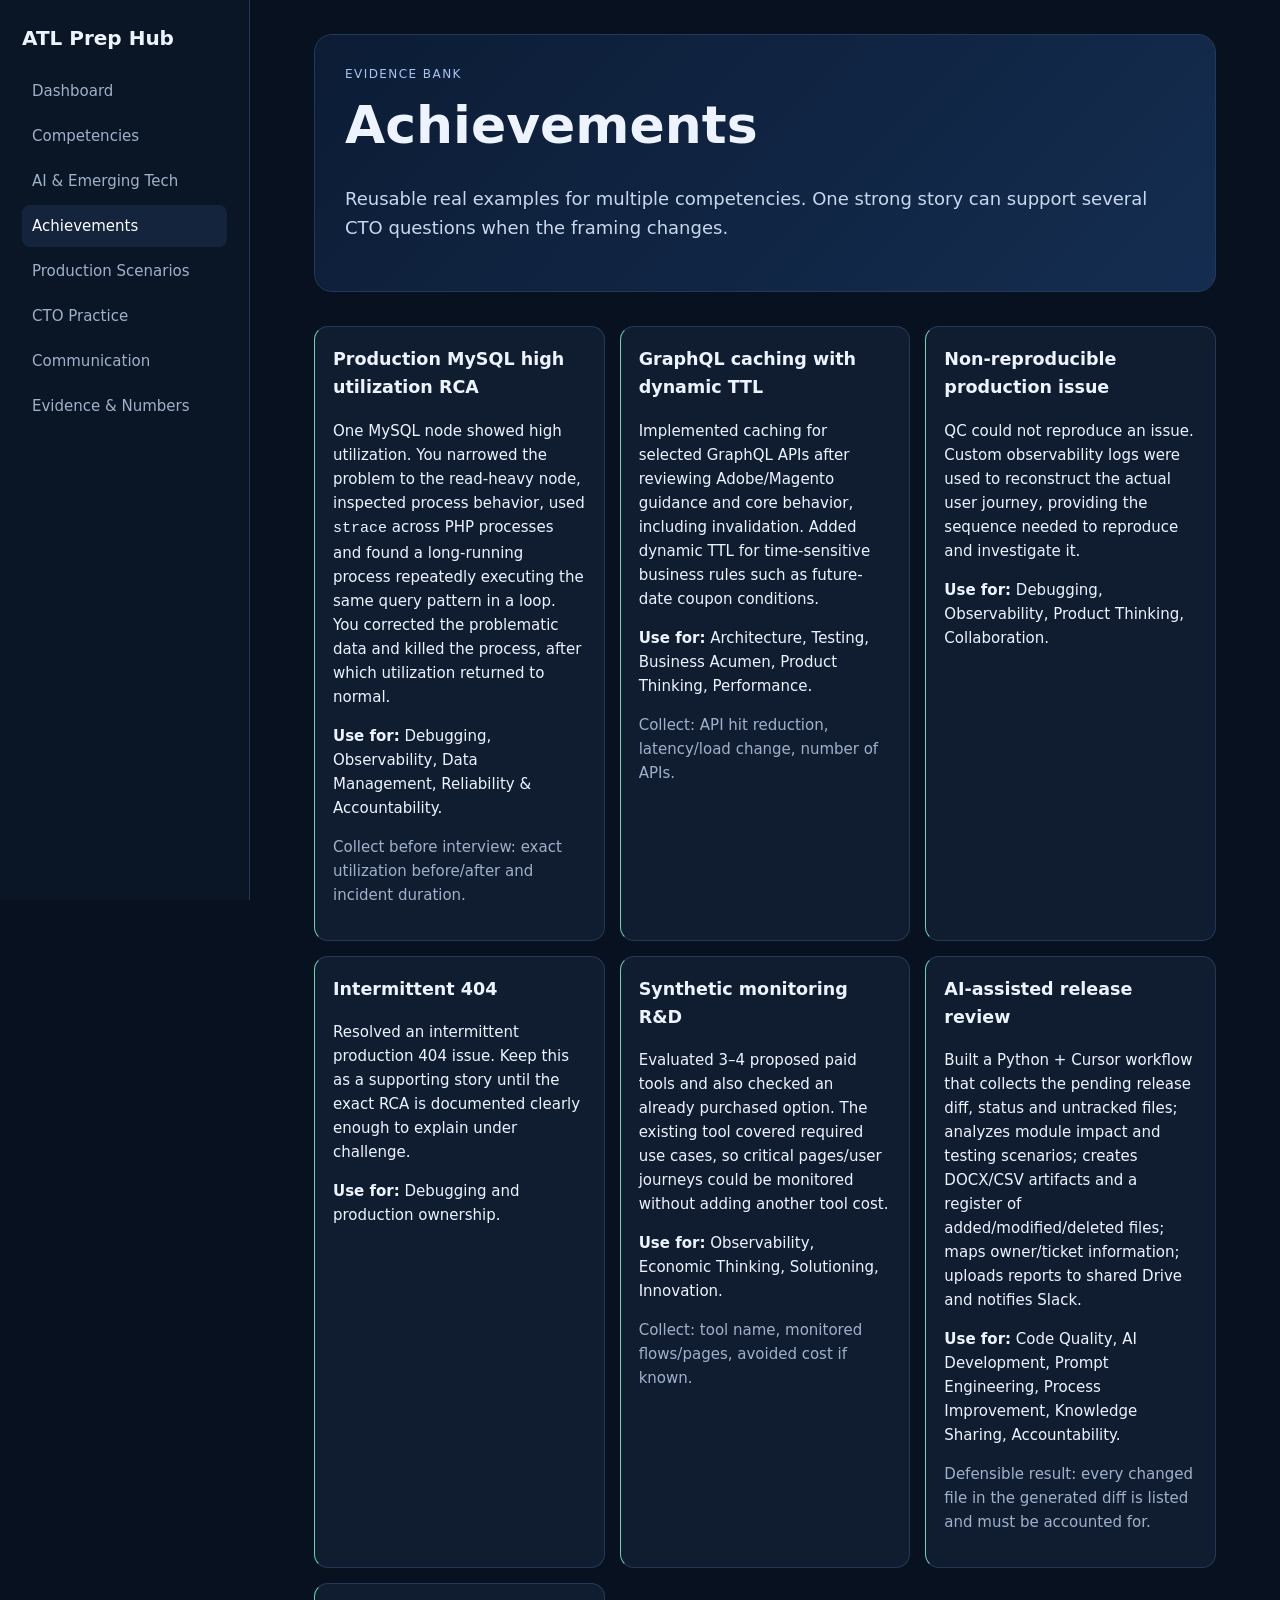
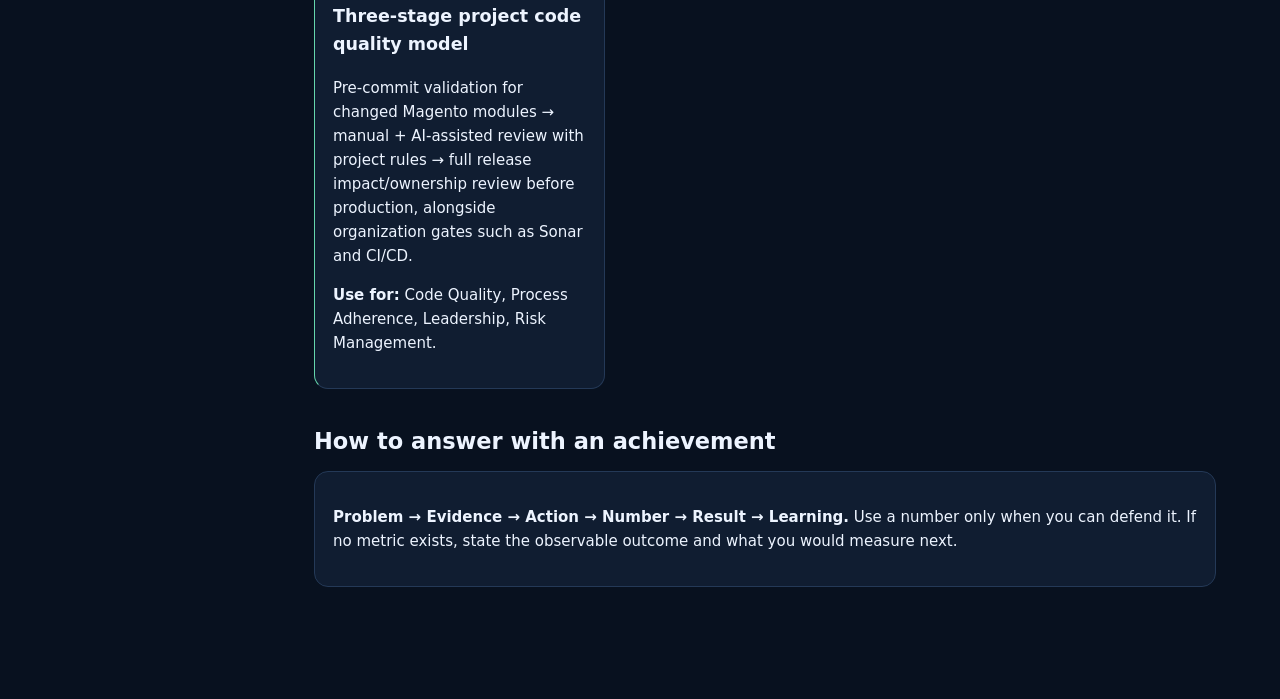
==== achievements.html @ edd680ea "Add achievements evidence page" ====
<!doctype html><html><head><meta charset="utf-8"><meta name="viewport" content="width=device-width,initial-scale=1"><title>Achievements · ATL Prep</title><link rel="stylesheet" href="styles.css"><script defer src="app.js"></script></head><body><div class="site"><nav class="sidebar"><div class="brand">ATL Prep Hub</div><a href="index.html">Dashboard</a><a href="competencies.html">Competencies</a><a href="ai.html">AI & Emerging Tech</a><a href="achievements.html">Achievements</a><a href="scenarios.html">Production Scenarios</a><a href="practice.html">CTO Practice</a><a href="communication.html">Communication</a><a href="numbers.html">Evidence & Numbers</a></nav><main class="content"><div class="hero"><div class="kicker">Evidence bank</div><h1>Achievements</h1><p class="lead">Reusable real examples for multiple competencies. One strong story can support several CTO questions when the framing changes.</p></div><section class="section"><div class="grid"><div class="card evidence"><h3>Production MySQL high utilization RCA</h3><p>One MySQL node showed high utilization. You narrowed the problem to the read-heavy node, inspected process behavior, used <code>strace</code> across PHP processes and found a long-running process repeatedly executing the same query pattern in a loop. You corrected the problematic data and killed the process, after which utilization returned to normal.</p><p><b>Use for:</b> Debugging, Observability, Data Management, Reliability & Accountability.</p><p class="muted">Collect before interview: exact utilization before/after and incident duration.</p></div><div class="card evidence"><h3>GraphQL caching with dynamic TTL</h3><p>Implemented caching for selected GraphQL APIs after reviewing Adobe/Magento guidance and core behavior, including invalidation. Added dynamic TTL for time-sensitive business rules such as future-date coupon conditions.</p><p><b>Use for:</b> Architecture, Testing, Business Acumen, Product Thinking, Performance.</p><p class="muted">Collect: API hit reduction, latency/load change, number of APIs.</p></div><div class="card evidence"><h3>Non-reproducible production issue</h3><p>QC could not reproduce an issue. Custom observability logs were used to reconstruct the actual user journey, providing the sequence needed to reproduce and investigate it.</p><p><b>Use for:</b> Debugging, Observability, Product Thinking, Collaboration.</p></div><div class="card evidence"><h3>Intermittent 404</h3><p>Resolved an intermittent production 404 issue. Keep this as a supporting story until the exact RCA is documented clearly enough to explain under challenge.</p><p><b>Use for:</b> Debugging and production ownership.</p></div><div class="card evidence"><h3>Synthetic monitoring R&D</h3><p>Evaluated 3–4 proposed paid tools and also checked an already purchased option. The existing tool covered required use cases, so critical pages/user journeys could be monitored without adding another tool cost.</p><p><b>Use for:</b> Observability, Economic Thinking, Solutioning, Innovation.</p><p class="muted">Collect: tool name, monitored flows/pages, avoided cost if known.</p></div><div class="card evidence"><h3>AI-assisted release review</h3><p>Built a Python + Cursor workflow that collects the pending release diff, status and untracked files; analyzes module impact and testing scenarios; creates DOCX/CSV artifacts and a register of added/modified/deleted files; maps owner/ticket information; uploads reports to shared Drive and notifies Slack.</p><p><b>Use for:</b> Code Quality, AI Development, Prompt Engineering, Process Improvement, Knowledge Sharing, Accountability.</p><p class="muted">Defensible result: every changed file in the generated diff is listed and must be accounted for.</p></div><div class="card evidence"><h3>Three-stage project code quality model</h3><p>Pre-commit validation for changed Magento modules → manual + AI-assisted review with project rules → full release impact/ownership review before production, alongside organization gates such as Sonar and CI/CD.</p><p><b>Use for:</b> Code Quality, Process Adherence, Leadership, Risk Management.</p></div></div></section><section class="section"><h2>How to answer with an achievement</h2><div class="card"><p><b>Problem → Evidence → Action → Number → Result → Learning.</b> Use a number only when you can defend it. If no metric exists, state the observable outcome and what you would measure next.</p></div></section></main></div></body></html>
---- styles.css ----
:root{--bg:#08111f;--panel:#101d31;--panel2:#14243d;--text:#edf4ff;--muted:#9fb1ca;--accent:#74a7ff;--green:#65d6ad;--gold:#f3c969;--border:#243957}*{box-sizing:border-box}body{margin:0;font:15px/1.6 system-ui,-apple-system,Segoe UI,sans-serif;background:var(--bg);color:var(--text)}a{color:inherit}.site{display:grid;grid-template-columns:250px 1fr;min-height:100vh}.sidebar{padding:22px;position:sticky;top:0;height:100vh;border-right:1px solid var(--border);background:#0a1526;overflow:auto}.brand{font-weight:800;font-size:20px;margin-bottom:16px}.sidebar a{display:block;color:var(--muted);text-decoration:none;padding:9px 10px;border-radius:8px;margin:3px 0}.sidebar a:hover,.sidebar a.active{background:var(--panel2);color:#fff}.content{padding:34px 5vw 80px;max-width:1200px}.hero{padding:30px;border:1px solid var(--border);border-radius:18px;background:linear-gradient(135deg,#0c1c35,#142d50);margin-bottom:28px}.hero h1{margin:0 0 8px;font-size:clamp(30px,5vw,52px)}.lead{color:#c9d8ed;font-size:18px;max-width:850px}.stats{display:flex;gap:10px;flex-wrap:wrap;margin-top:20px}.stat,.pill{background:#172a47;border:1px solid var(--border);border-radius:999px;padding:6px 11px}.grid{display:grid;grid-template-columns:repeat(auto-fit,minmax(260px,1fr));gap:15px}.card,details{background:var(--panel);border:1px solid var(--border);border-radius:14px;padding:18px}.card h3{margin-top:0}.muted{color:var(--muted)}.answer{border-left:3px solid var(--accent);padding-left:14px}.evidence{border-left-color:var(--green)}.ai{border-left-color:var(--gold)}details{margin:10px 0}summary{cursor:pointer;font-weight:700}.search{width:100%;padding:13px 16px;border-radius:10px;border:1px solid var(--border);background:#0d192a;color:#fff;margin:10px 0 18px}.section{margin:34px 0}.section h2{margin-bottom:12px}.kicker{font-size:12px;text-transform:uppercase;letter-spacing:.12em;color:#a9c5ef}.warn{background:#322916;border-color:#66552a}.table{width:100%;border-collapse:collapse}.table th,.table td{border-bottom:1px solid var(--border);padding:10px;text-align:left;vertical-align:top}.cta{display:inline-block;text-decoration:none;background:#1d3f6e;padding:10px 14px;border-radius:10px;margin-right:8px}.small{font-size:13px}.footer{margin-top:50px;color:var(--muted);font-size:13px}@media(max-width:800px){.site{display:block}.sidebar{height:auto;position:relative;border-right:0;border-bottom:1px solid var(--border);display:flex;gap:6px;overflow:auto}.brand{display:none}.sidebar a{white-space:nowrap}.content{padding:24px 18px}}
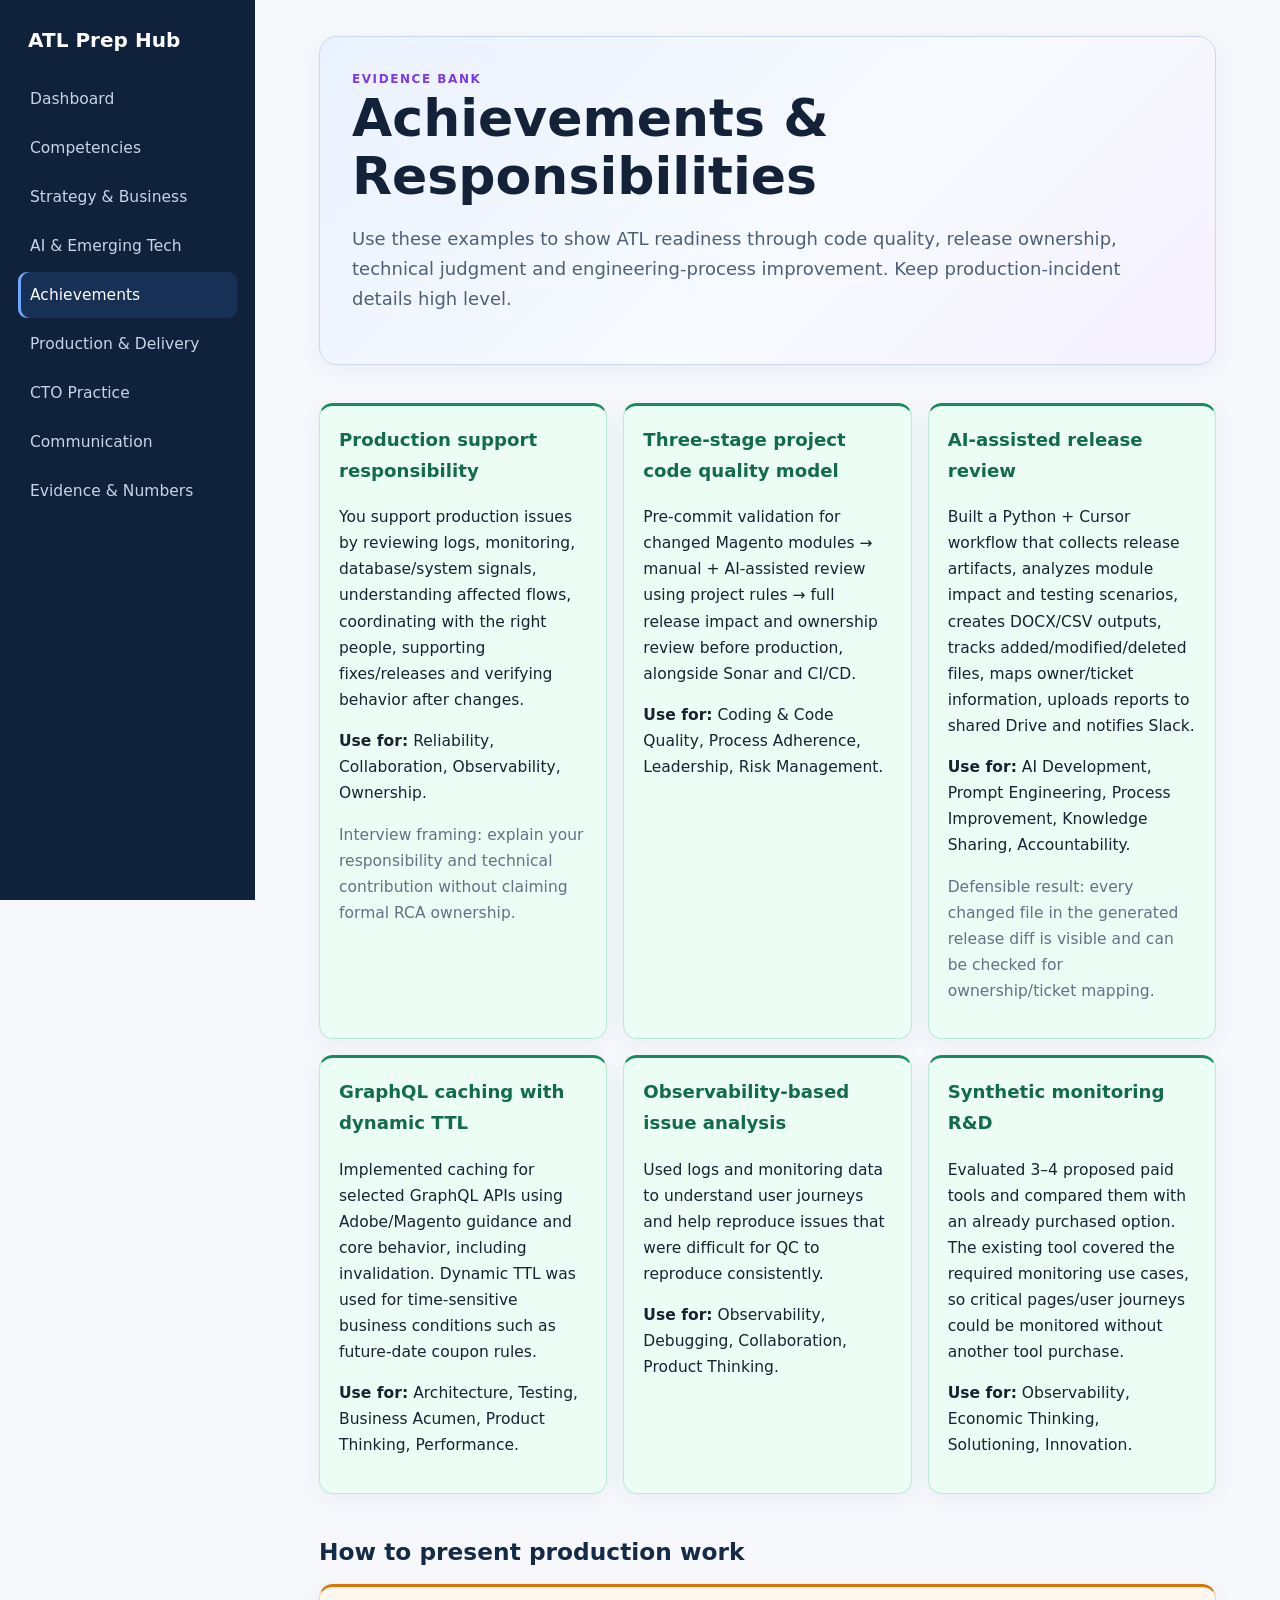
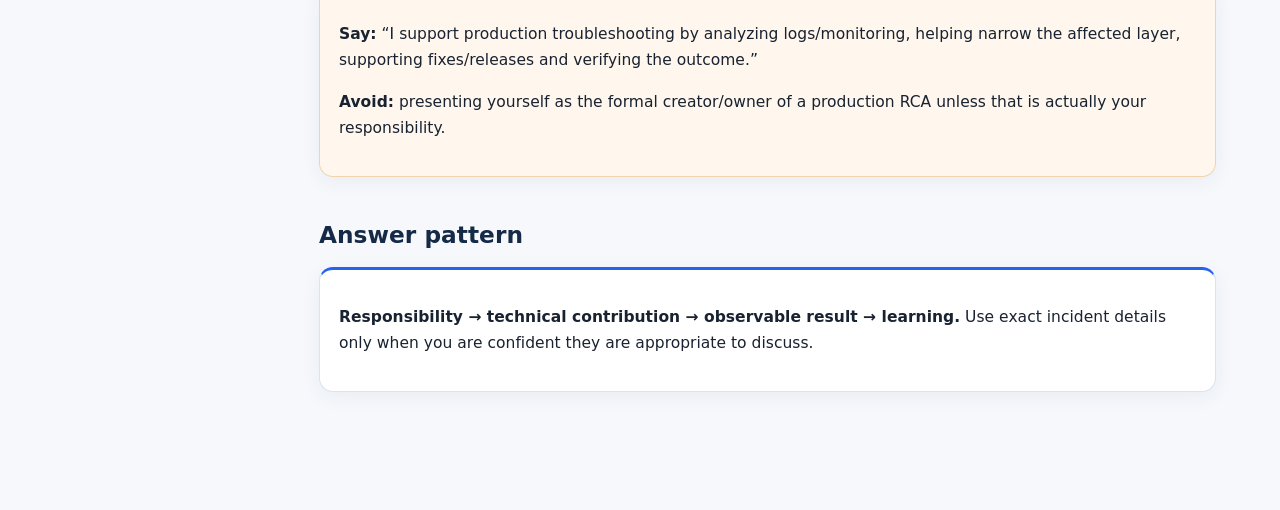
==== commit fde19843: "Reframe achievements around responsibilities and engineering process" ====
--- a/achievements.html
+++ b/achievements.html
@@ -1 +1 @@
-<!doctype html><html><head><meta charset="utf-8"><meta name="viewport" content="width=device-width,initial-scale=1"><title>Achievements · ATL Prep</title><link rel="stylesheet" href="styles.css"><script defer src="app.js"></script></head><body><div class="site"><nav class="sidebar"><div class="brand">ATL Prep Hub</div><a href="index.html">Dashboard</a><a href="competencies.html">Competencies</a><a href="ai.html">AI & Emerging Tech</a><a href="achievements.html">Achievements</a><a href="scenarios.html">Production Scenarios</a><a href="practice.html">CTO Practice</a><a href="communication.html">Communication</a><a href="numbers.html">Evidence & Numbers</a></nav><main class="content"><div class="hero"><div class="kicker">Evidence bank</div><h1>Achievements</h1><p class="lead">Reusable real examples for multiple competencies. One strong story can support several CTO questions when the framing changes.</p></div><section class="section"><div class="grid"><div class="card evidence"><h3>Production MySQL high utilization RCA</h3><p>One MySQL node showed high utilization. You narrowed the problem to the read-heavy node, inspected process behavior, used <code>strace</code> across PHP processes and found a long-running process repeatedly executing the same query pattern in a loop. You corrected the problematic data and killed the process, after which utilization returned to normal.</p><p><b>Use for:</b> Debugging, Observability, Data Management, Reliability & Accountability.</p><p class="muted">Collect before interview: exact utilization before/after and incident duration.</p></div><div class="card evidence"><h3>GraphQL caching with dynamic TTL</h3><p>Implemented caching for selected GraphQL APIs after reviewing Adobe/Magento guidance and core behavior, including invalidation. Added dynamic TTL for time-sensitive business rules such as future-date coupon conditions.</p><p><b>Use for:</b> Architecture, Testing, Business Acumen, Product Thinking, Performance.</p><p class="muted">Collect: API hit reduction, latency/load change, number of APIs.</p></div><div class="card evidence"><h3>Non-reproducible production issue</h3><p>QC could not reproduce an issue. Custom observability logs were used to reconstruct the actual user journey, providing the sequence needed to reproduce and investigate it.</p><p><b>Use for:</b> Debugging, Observability, Product Thinking, Collaboration.</p></div><div class="card evidence"><h3>Intermittent 404</h3><p>Resolved an intermittent production 404 issue. Keep this as a supporting story until the exact RCA is documented clearly enough to explain under challenge.</p><p><b>Use for:</b> Debugging and production ownership.</p></div><div class="card evidence"><h3>Synthetic monitoring R&D</h3><p>Evaluated 3–4 proposed paid tools and also checked an already purchased option. The existing tool covered required use cases, so critical pages/user journeys could be monitored without adding another tool cost.</p><p><b>Use for:</b> Observability, Economic Thinking, Solutioning, Innovation.</p><p class="muted">Collect: tool name, monitored flows/pages, avoided cost if known.</p></div><div class="card evidence"><h3>AI-assisted release review</h3><p>Built a Python + Cursor workflow that collects the pending release diff, status and untracked files; analyzes module impact and testing scenarios; creates DOCX/CSV artifacts and a register of added/modified/deleted files; maps owner/ticket information; uploads reports to shared Drive and notifies Slack.</p><p><b>Use for:</b> Code Quality, AI Development, Prompt Engineering, Process Improvement, Knowledge Sharing, Accountability.</p><p class="muted">Defensible result: every changed file in the generated diff is listed and must be accounted for.</p></div><div class="card evidence"><h3>Three-stage project code quality model</h3><p>Pre-commit validation for changed Magento modules → manual + AI-assisted review with project rules → full release impact/ownership review before production, alongside organization gates such as Sonar and CI/CD.</p><p><b>Use for:</b> Code Quality, Process Adherence, Leadership, Risk Management.</p></div></div></section><section class="section"><h2>How to answer with an achievement</h2><div class="card"><p><b>Problem → Evidence → Action → Number → Result → Learning.</b> Use a number only when you can defend it. If no metric exists, state the observable outcome and what you would measure next.</p></div></section></main></div></body></html>+<!doctype html><html><head><meta charset="utf-8"><meta name="viewport" content="width=device-width,initial-scale=1"><title>Achievements · ATL Prep</title><link rel="stylesheet" href="styles.css"><script defer src="app.js"></script></head><body><div class="site"><nav class="sidebar"><div class="brand">ATL Prep Hub</div><a href="index.html">Dashboard</a><a href="competencies.html">Competencies</a><a href="strategy.html">Strategy & Business</a><a href="ai.html">AI & Emerging Tech</a><a href="achievements.html">Achievements</a><a href="scenarios.html">Production & Delivery</a><a href="practice.html">CTO Practice</a><a href="communication.html">Communication</a><a href="numbers.html">Evidence & Numbers</a></nav><main class="content"><div class="hero"><div class="kicker">Evidence bank</div><h1>Achievements & Responsibilities</h1><p class="lead">Use these examples to show ATL readiness through code quality, release ownership, technical judgment and engineering-process improvement. Keep production-incident details high level.</p></div><section class="section"><div class="grid"><div class="card evidence"><h3>Production support responsibility</h3><p>You support production issues by reviewing logs, monitoring, database/system signals, understanding affected flows, coordinating with the right people, supporting fixes/releases and verifying behavior after changes.</p><p><b>Use for:</b> Reliability, Collaboration, Observability, Ownership.</p><p class="muted">Interview framing: explain your responsibility and technical contribution without claiming formal RCA ownership.</p></div><div class="card evidence"><h3>Three-stage project code quality model</h3><p>Pre-commit validation for changed Magento modules → manual + AI-assisted review using project rules → full release impact and ownership review before production, alongside Sonar and CI/CD.</p><p><b>Use for:</b> Coding & Code Quality, Process Adherence, Leadership, Risk Management.</p></div><div class="card evidence"><h3>AI-assisted release review</h3><p>Built a Python + Cursor workflow that collects release artifacts, analyzes module impact and testing scenarios, creates DOCX/CSV outputs, tracks added/modified/deleted files, maps owner/ticket information, uploads reports to shared Drive and notifies Slack.</p><p><b>Use for:</b> AI Development, Prompt Engineering, Process Improvement, Knowledge Sharing, Accountability.</p><p class="muted">Defensible result: every changed file in the generated release diff is visible and can be checked for ownership/ticket mapping.</p></div><div class="card evidence"><h3>GraphQL caching with dynamic TTL</h3><p>Implemented caching for selected GraphQL APIs using Adobe/Magento guidance and core behavior, including invalidation. Dynamic TTL was used for time-sensitive business conditions such as future-date coupon rules.</p><p><b>Use for:</b> Architecture, Testing, Business Acumen, Product Thinking, Performance.</p></div><div class="card evidence"><h3>Observability-based issue analysis</h3><p>Used logs and monitoring data to understand user journeys and help reproduce issues that were difficult for QC to reproduce consistently.</p><p><b>Use for:</b> Observability, Debugging, Collaboration, Product Thinking.</p></div><div class="card evidence"><h3>Synthetic monitoring R&amp;D</h3><p>Evaluated 3–4 proposed paid tools and compared them with an already purchased option. The existing tool covered the required monitoring use cases, so critical pages/user journeys could be monitored without another tool purchase.</p><p><b>Use for:</b> Observability, Economic Thinking, Solutioning, Innovation.</p></div></div></section><section class="section"><h2>How to present production work</h2><div class="card warn"><p><b>Say:</b> “I support production troubleshooting by analyzing logs/monitoring, helping narrow the affected layer, supporting fixes/releases and verifying the outcome.”</p><p><b>Avoid:</b> presenting yourself as the formal creator/owner of a production RCA unless that is actually your responsibility.</p></div></section><section class="section"><h2>Answer pattern</h2><div class="card"><p><b>Responsibility → technical contribution → observable result → learning.</b> Use exact incident details only when you are confident they are appropriate to discuss.</p></div></section></main></div></body></html>
--- a/styles.css
+++ b/styles.css
@@ -1 +1 @@
-:root{--bg:#08111f;--panel:#101d31;--panel2:#14243d;--text:#edf4ff;--muted:#9fb1ca;--accent:#74a7ff;--green:#65d6ad;--gold:#f3c969;--border:#243957}*{box-sizing:border-box}body{margin:0;font:15px/1.6 system-ui,-apple-system,Segoe UI,sans-serif;background:var(--bg);color:var(--text)}a{color:inherit}.site{display:grid;grid-template-columns:250px 1fr;min-height:100vh}.sidebar{padding:22px;position:sticky;top:0;height:100vh;border-right:1px solid var(--border);background:#0a1526;overflow:auto}.brand{font-weight:800;font-size:20px;margin-bottom:16px}.sidebar a{display:block;color:var(--muted);text-decoration:none;padding:9px 10px;border-radius:8px;margin:3px 0}.sidebar a:hover,.sidebar a.active{background:var(--panel2);color:#fff}.content{padding:34px 5vw 80px;max-width:1200px}.hero{padding:30px;border:1px solid var(--border);border-radius:18px;background:linear-gradient(135deg,#0c1c35,#142d50);margin-bottom:28px}.hero h1{margin:0 0 8px;font-size:clamp(30px,5vw,52px)}.lead{color:#c9d8ed;font-size:18px;max-width:850px}.stats{display:flex;gap:10px;flex-wrap:wrap;margin-top:20px}.stat,.pill{background:#172a47;border:1px solid var(--border);border-radius:999px;padding:6px 11px}.grid{display:grid;grid-template-columns:repeat(auto-fit,minmax(260px,1fr));gap:15px}.card,details{background:var(--panel);border:1px solid var(--border);border-radius:14px;padding:18px}.card h3{margin-top:0}.muted{color:var(--muted)}.answer{border-left:3px solid var(--accent);padding-left:14px}.evidence{border-left-color:var(--green)}.ai{border-left-color:var(--gold)}details{margin:10px 0}summary{cursor:pointer;font-weight:700}.search{width:100%;padding:13px 16px;border-radius:10px;border:1px solid var(--border);background:#0d192a;color:#fff;margin:10px 0 18px}.section{margin:34px 0}.section h2{margin-bottom:12px}.kicker{font-size:12px;text-transform:uppercase;letter-spacing:.12em;color:#a9c5ef}.warn{background:#322916;border-color:#66552a}.table{width:100%;border-collapse:collapse}.table th,.table td{border-bottom:1px solid var(--border);padding:10px;text-align:left;vertical-align:top}.cta{display:inline-block;text-decoration:none;background:#1d3f6e;padding:10px 14px;border-radius:10px;margin-right:8px}.small{font-size:13px}.footer{margin-top:50px;color:var(--muted);font-size:13px}@media(max-width:800px){.site{display:block}.sidebar{height:auto;position:relative;border-right:0;border-bottom:1px solid var(--border);display:flex;gap:6px;overflow:auto}.brand{display:none}.sidebar a{white-space:nowrap}.content{padding:24px 18px}}+:root{--nav:#10213b;--nav2:#173156;--bg:#f6f8fc;--surface:#ffffff;--surface2:#f8fafc;--text:#182230;--muted:#667085;--border:#dbe3ee;--blue:#2563eb;--blue-soft:#eff6ff;--green:#168b61;--green-soft:#ecfdf5;--purple:#7c3aed;--purple-soft:#f5f3ff;--amber:#d97706;--amber-soft:#fff7ed;--red:#dc2626;--red-soft:#fef2f2;--shadow:0 5px 20px rgba(34,55,90,.06)}*{box-sizing:border-box}html{scroll-behavior:smooth}body{margin:0;font:15.5px/1.68 system-ui,-apple-system,BlinkMacSystemFont,"Segoe UI",sans-serif;background:var(--bg);color:var(--text);letter-spacing:.002em}a{color:inherit}.site{display:grid;grid-template-columns:255px 1fr;min-height:100vh}.sidebar{padding:22px 18px;position:sticky;top:0;height:100vh;background:var(--nav);overflow:auto}.brand{font-weight:800;font-size:20px;color:#fff;margin:2px 10px 18px}.sidebar a{display:block;color:#c7d5e8;text-decoration:none;padding:10px 12px;border-radius:9px;margin:3px 0;transition:.18s ease}.sidebar a:hover,.sidebar a.active{background:var(--nav2);color:#fff}.sidebar a.active{box-shadow:inset 3px 0 0 #72a7ff}.content{padding:36px 5vw 80px;max-width:1220px;width:100%}.hero{padding:32px;border:1px solid #c9d8ec;border-radius:18px;background:linear-gradient(135deg,#eaf2ff,#f7faff 55%,#f6f1ff);margin-bottom:28px;box-shadow:var(--shadow)}.hero h1{margin:0 0 8px;font-size:clamp(30px,5vw,52px);line-height:1.12;color:#132238}.lead{color:#4d6078;font-size:18px;max-width:860px}.stats{display:flex;gap:10px;flex-wrap:wrap;margin-top:20px}.stat,.pill{background:#fff;border:1px solid #cfdaea;border-radius:999px;padding:6px 11px;color:#334a68}.grid{display:grid;grid-template-columns:repeat(auto-fit,minmax(260px,1fr));gap:16px}.card,details{background:var(--surface);border:1px solid var(--border);border-radius:14px;padding:19px;box-shadow:var(--shadow)}.card{border-top:3px solid var(--blue)}.card h3{margin-top:0;color:#17345f}.muted{color:var(--muted)}.answer{background:var(--blue-soft);border-left:4px solid var(--blue);padding:12px 14px;border-radius:0 9px 9px 0}.evidence{background:var(--green-soft)!important;border-color:#b9ead6!important;border-top-color:var(--green)!important}.evidence h3{color:#126b4c}.ai{background:var(--purple-soft)!important;border-color:#ddd1fa!important;border-top-color:var(--purple)!important}.ai h3{color:#6330bf}details{margin:11px 0;padding:0;overflow:hidden;border-left:4px solid var(--blue)}summary{cursor:pointer;font-weight:750;color:#17345f;padding:16px 18px;background:#fbfdff;list-style-position:inside}details[open] summary{background:var(--blue-soft);border-bottom:1px solid #d9e7fb}details>p,details>div,details>ul,details>ol{margin-left:18px;margin-right:18px}details>p:last-child,details>div:last-child,details>ul:last-child,details>ol:last-child{margin-bottom:18px}.search{width:100%;padding:14px 16px;border-radius:11px;border:1px solid #cbd7e7;background:#fff;color:var(--text);margin:10px 0 18px;box-shadow:0 2px 10px rgba(34,55,90,.04);outline:none}.search:focus{border-color:#77a5ef;box-shadow:0 0 0 3px rgba(37,99,235,.11)}.section{margin:38px 0}.section h2{margin-bottom:13px;color:#142a46}.kicker{font-size:12px;text-transform:uppercase;letter-spacing:.13em;color:var(--purple);font-weight:800}.warn{background:var(--amber-soft)!important;border-color:#f1d4ab!important;border-top-color:var(--amber)!important}.warn h3{color:#9a4e04}.risk{background:var(--red-soft)!important;border-color:#f3c2c2!important;border-left:4px solid var(--red)!important}.table{width:100%;border-collapse:separate;border-spacing:0;background:#fff;border:1px solid var(--border);border-radius:12px;overflow:hidden}.table th,.table td{border-bottom:1px solid var(--border);padding:11px 12px;text-align:left;vertical-align:top}.table th{background:#eef4fc;color:#17345f}.table tr:last-child td{border-bottom:0}.cta{display:inline-block;text-decoration:none;background:var(--blue);color:#fff;padding:10px 14px;border-radius:9px;margin-right:8px;font-weight:700}.cta:hover{filter:brightness(.94)}.small{font-size:13px}.footer{margin-top:50px;color:var(--muted);font-size:13px}.memory{background:#f4f5f7;border-left:4px solid #98a2b3;padding:11px 13px;border-radius:0 8px 8px 0;color:#475467}.success{background:var(--green-soft);border-left:4px solid var(--green);padding:11px 13px;border-radius:0 8px 8px 0}.challenge{background:var(--amber-soft);border-left:4px solid var(--amber);padding:11px 13px;border-radius:0 8px 8px 0}.ai-note{background:var(--purple-soft);border-left:4px solid var(--purple);padding:11px 13px;border-radius:0 8px 8px 0}.legend{display:flex;flex-wrap:wrap;gap:8px;margin:0 0 22px}.legend span{display:inline-flex;align-items:center;gap:7px;font-size:12.5px;color:#475467;background:#fff;border:1px solid var(--border);border-radius:999px;padding:5px 10px}.legend i{width:9px;height:9px;border-radius:50%;display:inline-block}.legend .l-blue{background:var(--blue)}.legend .l-green{background:var(--green)}.legend .l-purple{background:var(--purple)}.legend .l-amber{background:var(--amber)}.legend .l-red{background:var(--red)}@media(max-width:800px){.site{display:block}.sidebar{height:auto;position:relative;display:flex;gap:6px;overflow:auto;padding:10px;background:var(--nav)}.brand{display:none}.sidebar a{white-space:nowrap}.content{padding:24px 18px}.hero{padding:23px}.grid{grid-template-columns:1fr}}
